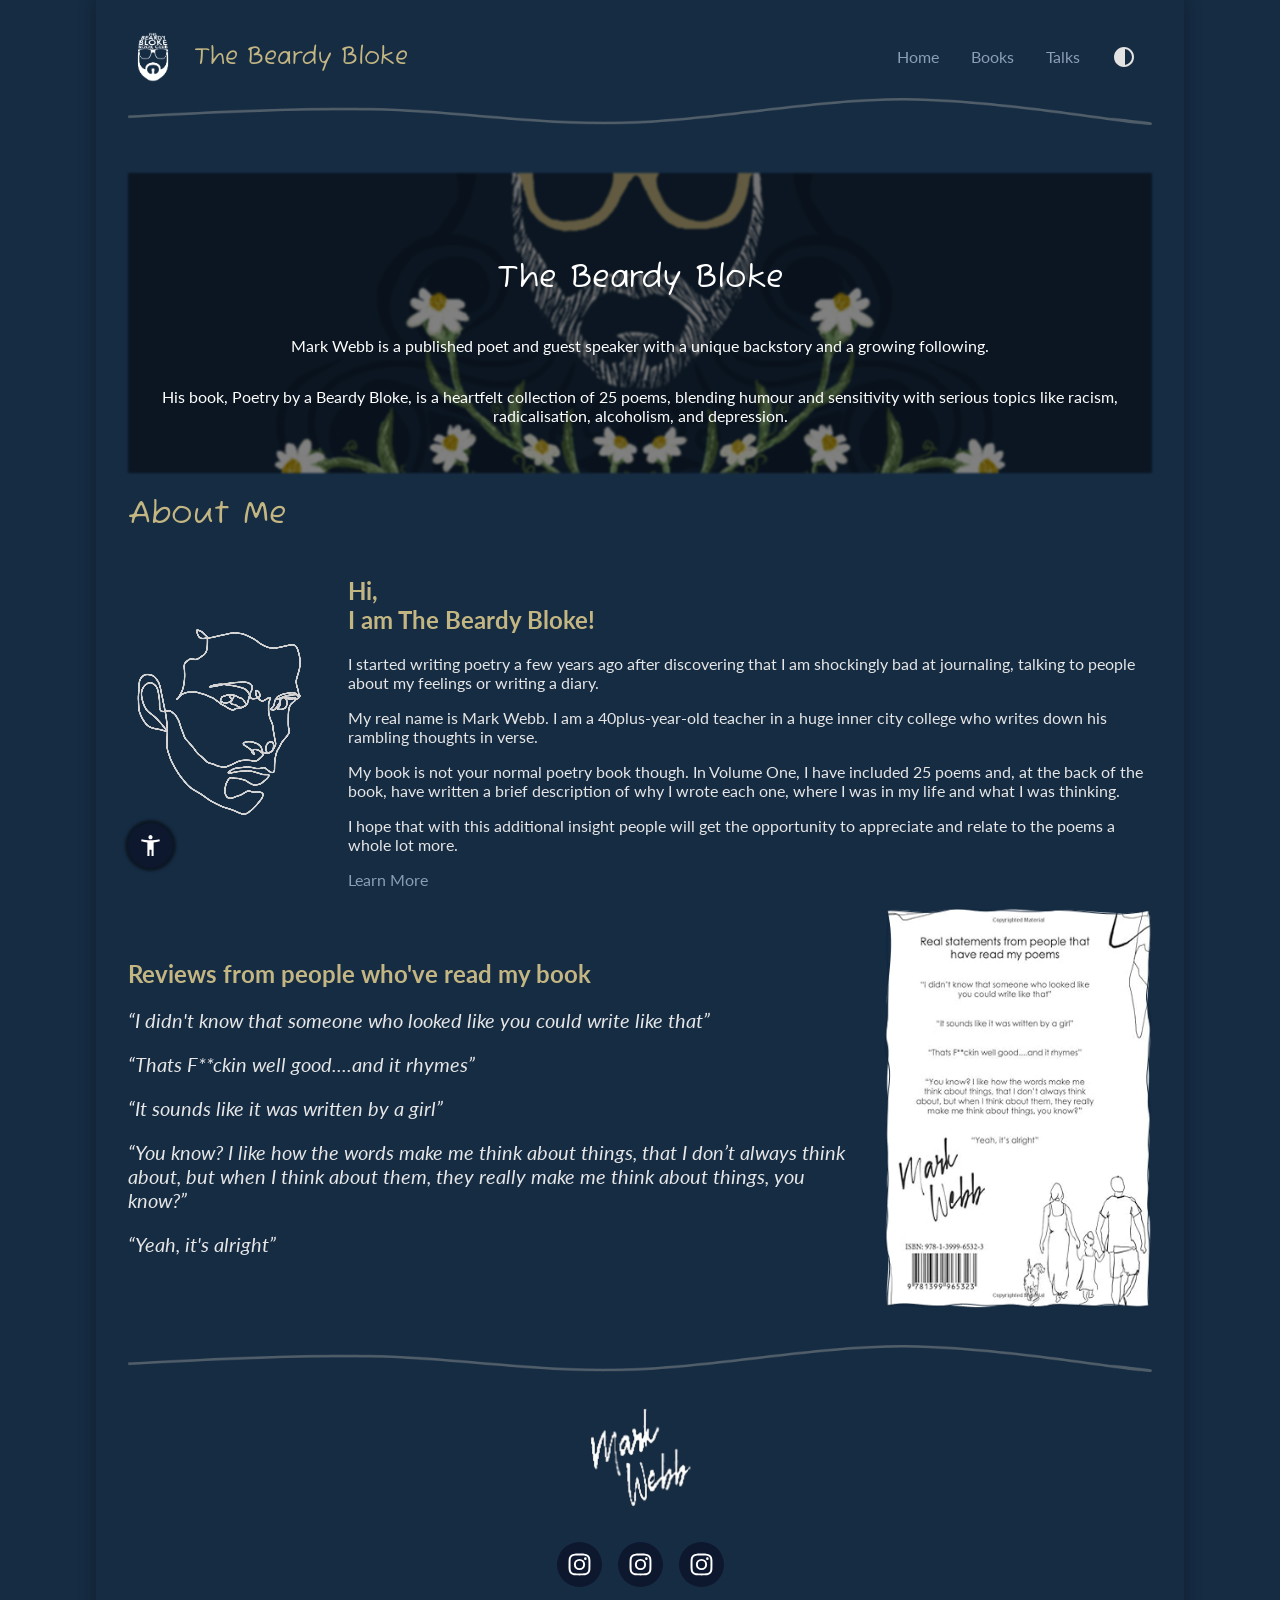
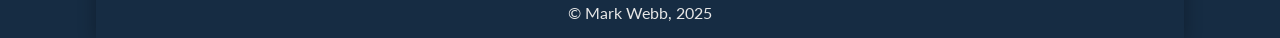
==== index.html @ 08a46a82 "add method to include files" ====
<!DOCTYPE html>
<html lang="en">
<head>
    <title>The Beardy Bloke</title>
    
    <script src="scripts/include.js" data-inc="head.html"></script>
    <script defer src="scripts/settings.js"></script>
    <script defer src="scripts/theme-switcher.js"></script>
    <script defer src="scripts/font-switcher.js"></script>
</head>
<body>
    <div id="loading" style="font-family: Verdana;" hide>
        <p style="opacity: 0;">loading...</p>
    </div>

    <script src="scripts/loading.js"></script>

    <a id="access-button" href="access.html">
        <img src="images/icons/access.svg"></img>
    </a>

    
    <!-- Page Content -->
    <script src="scripts/include.js" data-inc="header.html"></script>

    <img class="hr" src="images/hr.png"></img>

    <main>
        <div class="splash">
            <img src="images/content/hero.jpg"></img>
            
            <div class="text">

                <h1>The Beardy Bloke</h1>
                <p>
                    Mark Webb is a published poet and guest speaker with a unique backstory and a growing following.
                </p>
                <p>
                    His book, Poetry by a Beardy Bloke, is a heartfelt collection of 25 poems, blending humour and sensitivity with serious topics like racism, radicalisation, alcoholism, and depression.
                </p>
            </div>
        </div>

        <h1>About Me</h1>
        <div class="image-text-group">
            <img class="line-art image" src="images/content/art/him.png"></img>
            <div class="text">
                <h2>
                    Hi,<br>
                    I am The Beardy Bloke!
                </h2>

                <p>
                    I started writing poetry a few years ago after discovering that I am shockingly bad at journaling, talking to people about my feelings or writing a diary.
                </p>

                <p>
                    My real name is Mark Webb. I am a 40plus-year-old teacher in a huge inner city college who writes down his rambling thoughts in verse.
                </p>

                <p>
                    My book is not your normal poetry book though. In Volume One, I have included 25 poems and, at the back of the book, have written a brief description of why I wrote each one, where I was in my life and what I was thinking.
                </p>

                <p>
                    I hope that with this additional insight people will get the opportunity to appreciate and relate to the poems a whole lot more.
                </p>

                <a href="books.html">Learn More</a>
            </div>
        </div>

        <br>

        <div class="image-text-group">
            <div class="text">
                <h2>
                    Reviews from people who've read my book
                </h2>

                <p class="quote">
                    “I didn't know that someone who looked like you could write like that”
                </p>

                <p class="quote">“Thats F**ckin well good....and it rhymes”</p>

                <p class="quote">“It sounds like it was written by a girl”</p>
                <p class="quote">
                    “You know? I like how the words make me think about things, that I don’t always think about, but when I think about them, they really make me think about things, you know?” 
                </p>
                <p class="quote">“Yeah, it's alright”</p>

            </div>

            <img class="image" src="images/content/cover-back.png"></img>
        </div>
       
        <h1></h1>
    </main>

    <script src="scripts/include.js" data-inc="footer.html"></script>
</body>
<script>
</script>
</html>
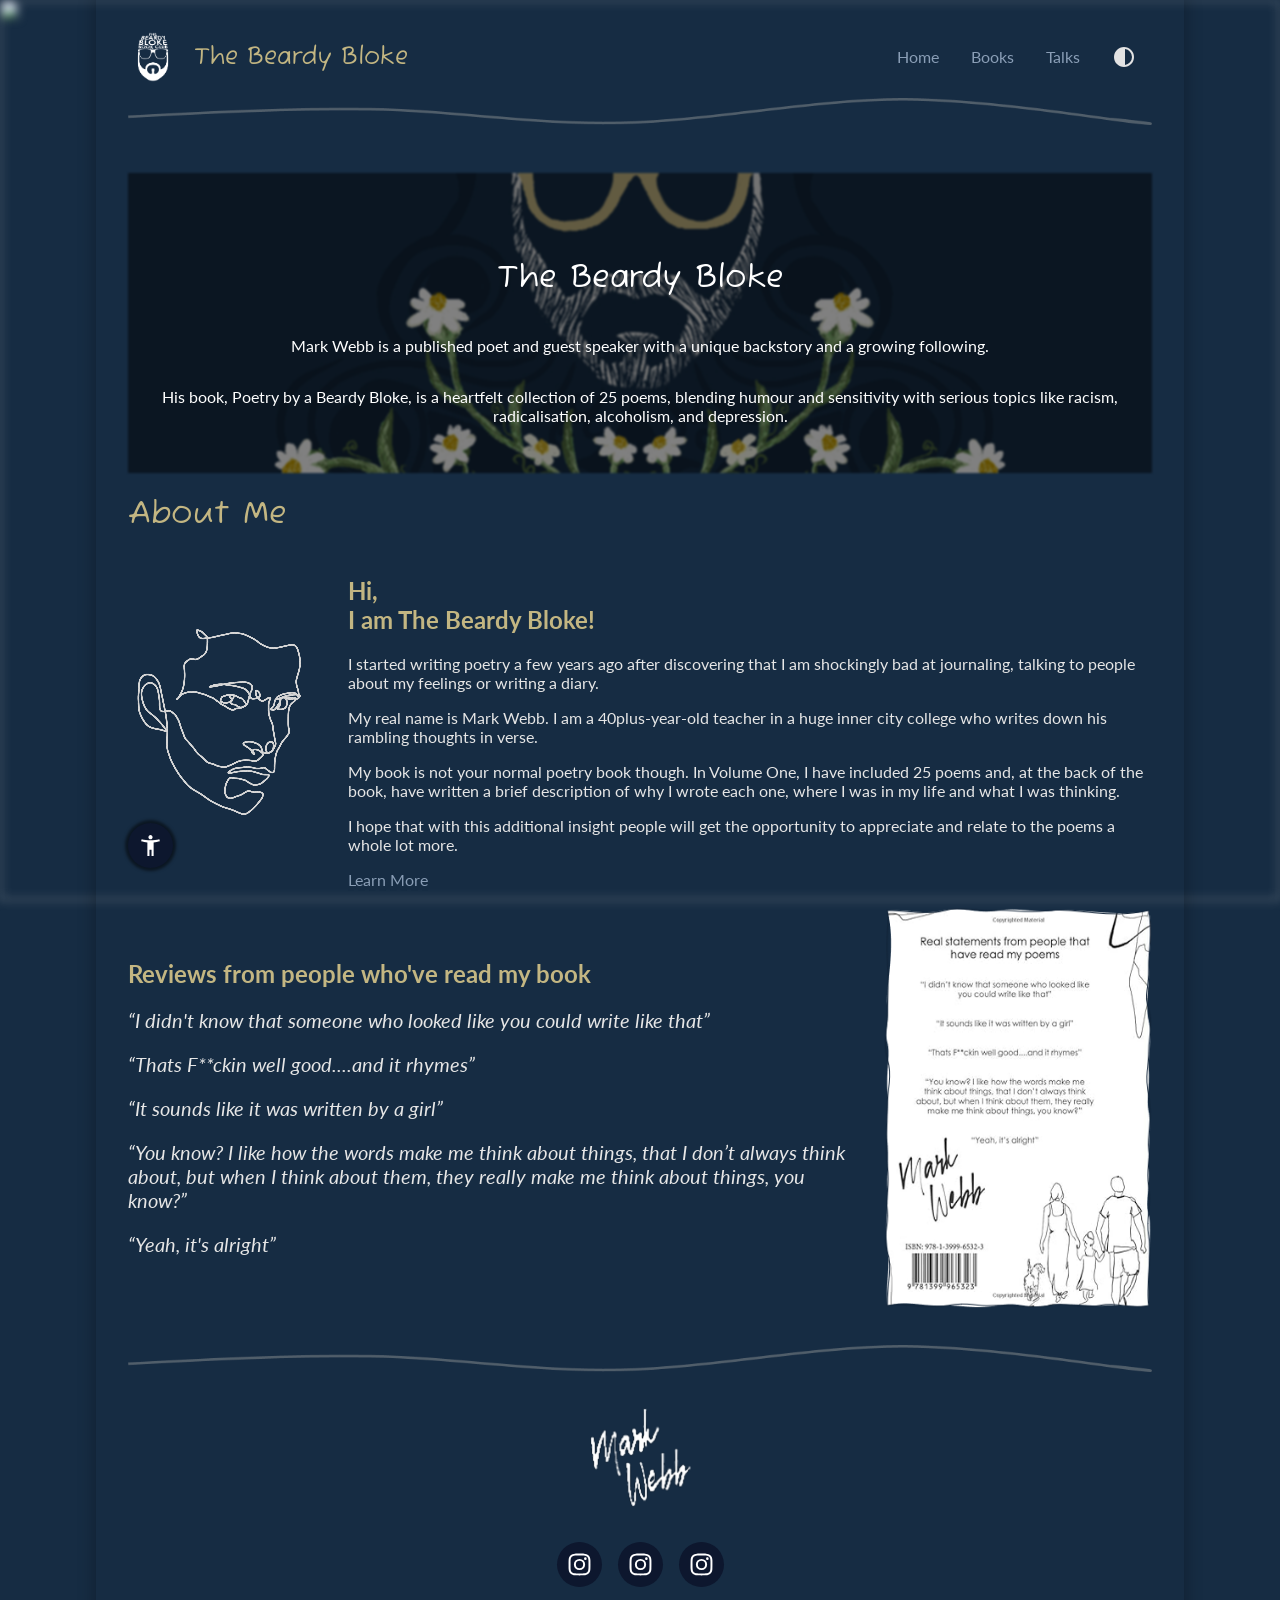
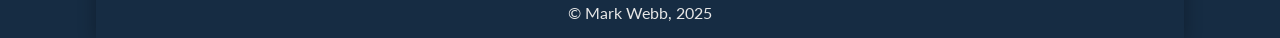
==== commit fb39f778: "a" ====
--- a/index.html
+++ b/index.html
@@ -2,7 +2,7 @@
 <html lang="en">
 <head>
     <title>The Beardy Bloke</title>
-    
+
     <script src="scripts/include.js" data-inc="head.html"></script>
     <script defer src="scripts/settings.js"></script>
     <script defer src="scripts/theme-switcher.js"></script>
@@ -15,91 +15,98 @@
 
     <script src="scripts/loading.js"></script>
 
-    <a id="access-button" href="access.html">
-        <img src="images/icons/access.svg"></img>
-    </a>
+    <div class="page-container">
+        <img class="background" src="images/content/background.png"></img>
 
+        <!-- Page Content -->
+        <div class="body" style="opacity: 0;">
+            <a id="access-button" href="access.html">
+                <img src="images/icons/access.svg"></img>
+            </a>
+
+            <!-- Header -->
+            <script src="scripts/include.js" data-inc="header.html"></script>
+
+            <img class="hr" src="images/hr.png"></img>
+        
+            <!-- Body -->
+            <main>
+                <div class="splash">
+                    <img src="images/content/hero.jpg"></img>
+                    
+                    <div class="text">
+        
+                        <h1>The Beardy Bloke</h1>
+                        <p>
+                            Mark Webb is a published poet and guest speaker with a unique backstory and a growing following.
+                        </p>
+                        <p>
+                            His book, Poetry by a Beardy Bloke, is a heartfelt collection of 25 poems, blending humour and sensitivity with serious topics like racism, radicalisation, alcoholism, and depression.
+                        </p>
+                    </div>
+                </div>
+        
+                <h1>About Me</h1>
+                <div class="image-text-group">
+                    <img class="line-art image" src="images/content/art/him.png"></img>
+                    <div class="text">
+                        <h2>
+                            Hi,<br>
+                            I am The Beardy Bloke!
+                        </h2>
+        
+                        <p>
+                            I started writing poetry a few years ago after discovering that I am shockingly bad at journaling, talking to people about my feelings or writing a diary.
+                        </p>
+        
+                        <p>
+                            My real name is Mark Webb. I am a 40plus-year-old teacher in a huge inner city college who writes down his rambling thoughts in verse.
+                        </p>
+        
+                        <p>
+                            My book is not your normal poetry book though. In Volume One, I have included 25 poems and, at the back of the book, have written a brief description of why I wrote each one, where I was in my life and what I was thinking.
+                        </p>
+        
+                        <p>
+                            I hope that with this additional insight people will get the opportunity to appreciate and relate to the poems a whole lot more.
+                        </p>
+        
+                        <a href="books.html">Learn More</a>
+                    </div>
+                </div>
+        
+                <br>
+        
+                <div class="image-text-group">
+                    <div class="text">
+                        <h2>
+                            Reviews from people who've read my book
+                        </h2>
+        
+                        <p class="quote">
+                            “I didn't know that someone who looked like you could write like that”
+                        </p>
+        
+                        <p class="quote">“Thats F**ckin well good....and it rhymes”</p>
+        
+                        <p class="quote">“It sounds like it was written by a girl”</p>
+                        <p class="quote">
+                            “You know? I like how the words make me think about things, that I don’t always think about, but when I think about them, they really make me think about things, you know?” 
+                        </p>
+                        <p class="quote">“Yeah, it's alright”</p>
+        
+                    </div>
+        
+                    <img class="image" src="images/content/cover-back.png"></img>
+                </div>
+            
+                <h1></h1>
+            </main>
+        
+            <!-- Footer -->
+            <script src="scripts/include.js" data-inc="footer.html"></script>
+        </div>
+    </div>
     
-    <!-- Page Content -->
-    <script src="scripts/include.js" data-inc="header.html"></script>
-
-    <img class="hr" src="images/hr.png"></img>
-
-    <main>
-        <div class="splash">
-            <img src="images/content/hero.jpg"></img>
-            
-            <div class="text">
-
-                <h1>The Beardy Bloke</h1>
-                <p>
-                    Mark Webb is a published poet and guest speaker with a unique backstory and a growing following.
-                </p>
-                <p>
-                    His book, Poetry by a Beardy Bloke, is a heartfelt collection of 25 poems, blending humour and sensitivity with serious topics like racism, radicalisation, alcoholism, and depression.
-                </p>
-            </div>
-        </div>
-
-        <h1>About Me</h1>
-        <div class="image-text-group">
-            <img class="line-art image" src="images/content/art/him.png"></img>
-            <div class="text">
-                <h2>
-                    Hi,<br>
-                    I am The Beardy Bloke!
-                </h2>
-
-                <p>
-                    I started writing poetry a few years ago after discovering that I am shockingly bad at journaling, talking to people about my feelings or writing a diary.
-                </p>
-
-                <p>
-                    My real name is Mark Webb. I am a 40plus-year-old teacher in a huge inner city college who writes down his rambling thoughts in verse.
-                </p>
-
-                <p>
-                    My book is not your normal poetry book though. In Volume One, I have included 25 poems and, at the back of the book, have written a brief description of why I wrote each one, where I was in my life and what I was thinking.
-                </p>
-
-                <p>
-                    I hope that with this additional insight people will get the opportunity to appreciate and relate to the poems a whole lot more.
-                </p>
-
-                <a href="books.html">Learn More</a>
-            </div>
-        </div>
-
-        <br>
-
-        <div class="image-text-group">
-            <div class="text">
-                <h2>
-                    Reviews from people who've read my book
-                </h2>
-
-                <p class="quote">
-                    “I didn't know that someone who looked like you could write like that”
-                </p>
-
-                <p class="quote">“Thats F**ckin well good....and it rhymes”</p>
-
-                <p class="quote">“It sounds like it was written by a girl”</p>
-                <p class="quote">
-                    “You know? I like how the words make me think about things, that I don’t always think about, but when I think about them, they really make me think about things, you know?” 
-                </p>
-                <p class="quote">“Yeah, it's alright”</p>
-
-            </div>
-
-            <img class="image" src="images/content/cover-back.png"></img>
-        </div>
-       
-        <h1></h1>
-    </main>
-
-    <script src="scripts/include.js" data-inc="footer.html"></script>
 </body>
-<script>
-</script>
 </html>
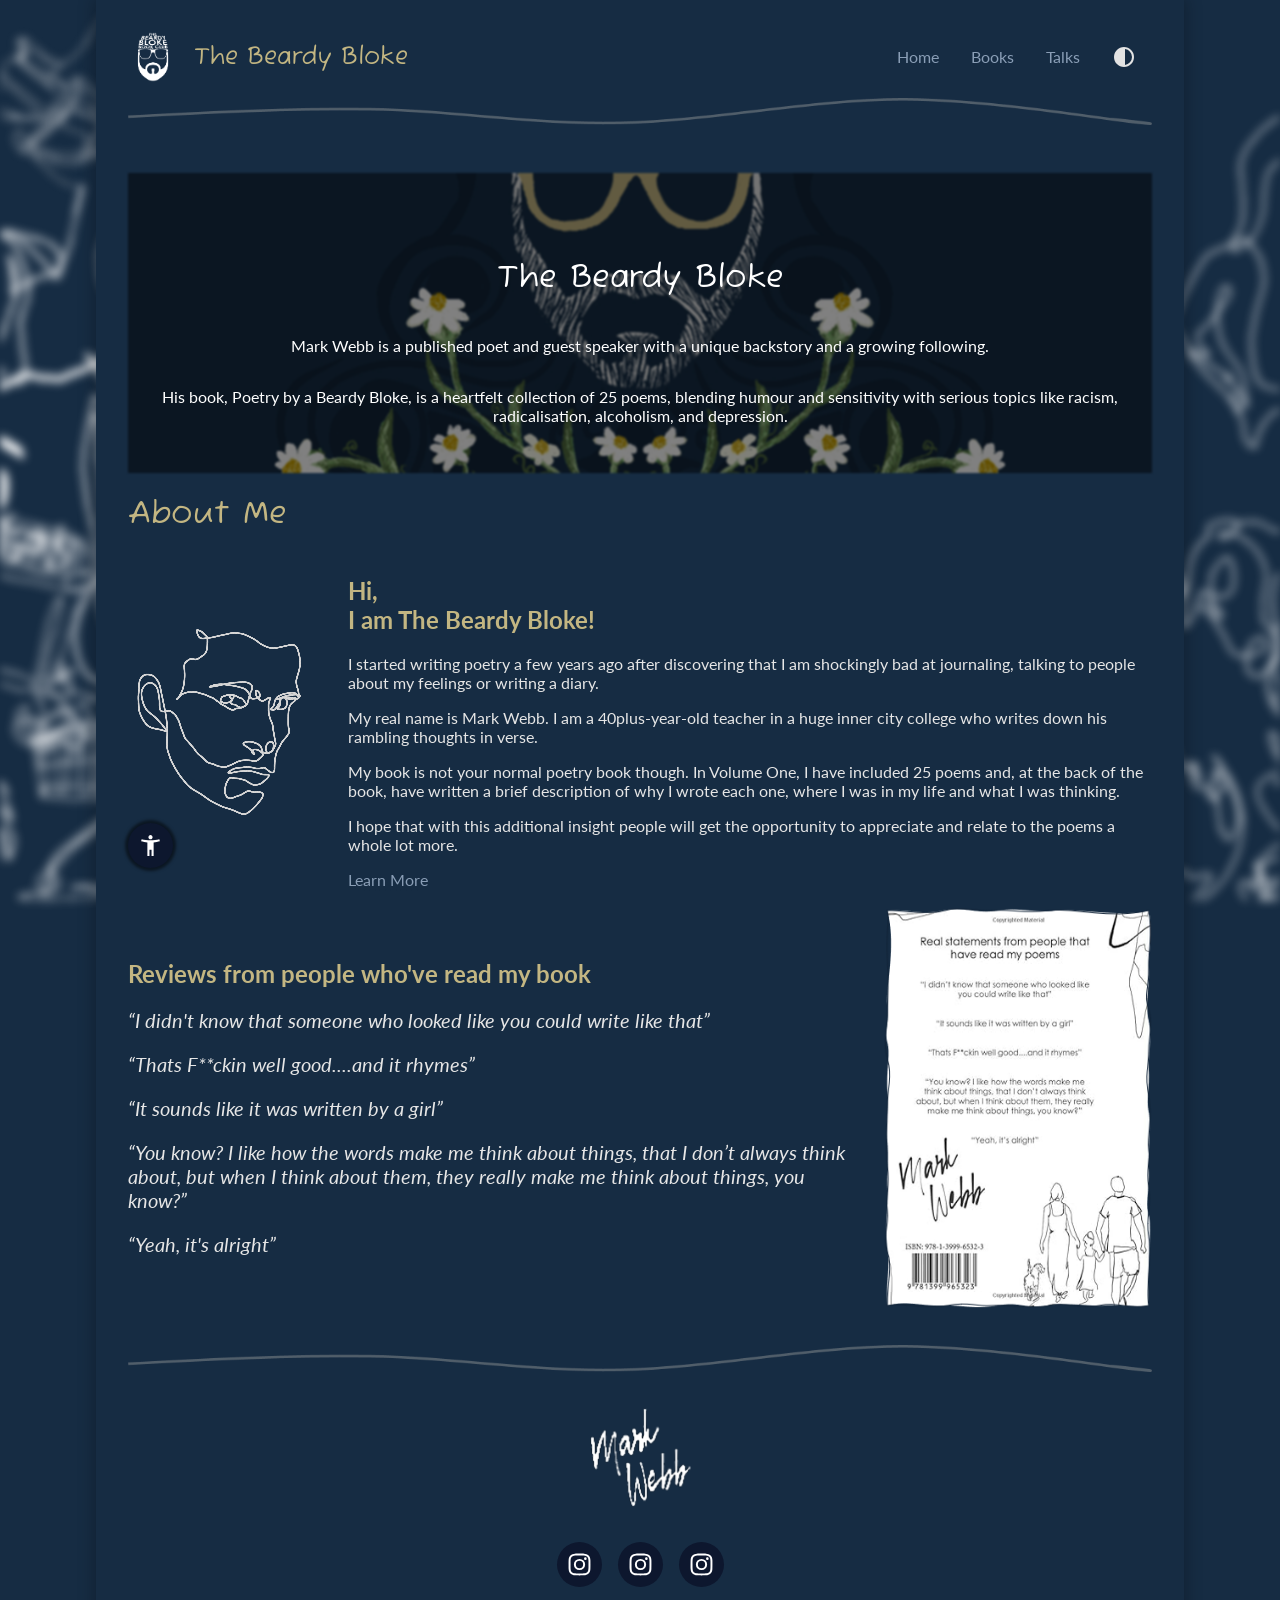
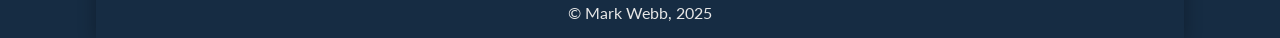
==== commit 6637f513: "added font size switch" ====
--- a/index.html
+++ b/index.html
@@ -7,6 +7,7 @@
     <script defer src="scripts/settings.js"></script>
     <script defer src="scripts/theme-switcher.js"></script>
     <script defer src="scripts/font-switcher.js"></script>
+    <script defer src="scripts/size-switcher.js"></script>
 </head>
 <body>
     <div id="loading" style="font-family: Verdana;" hide>
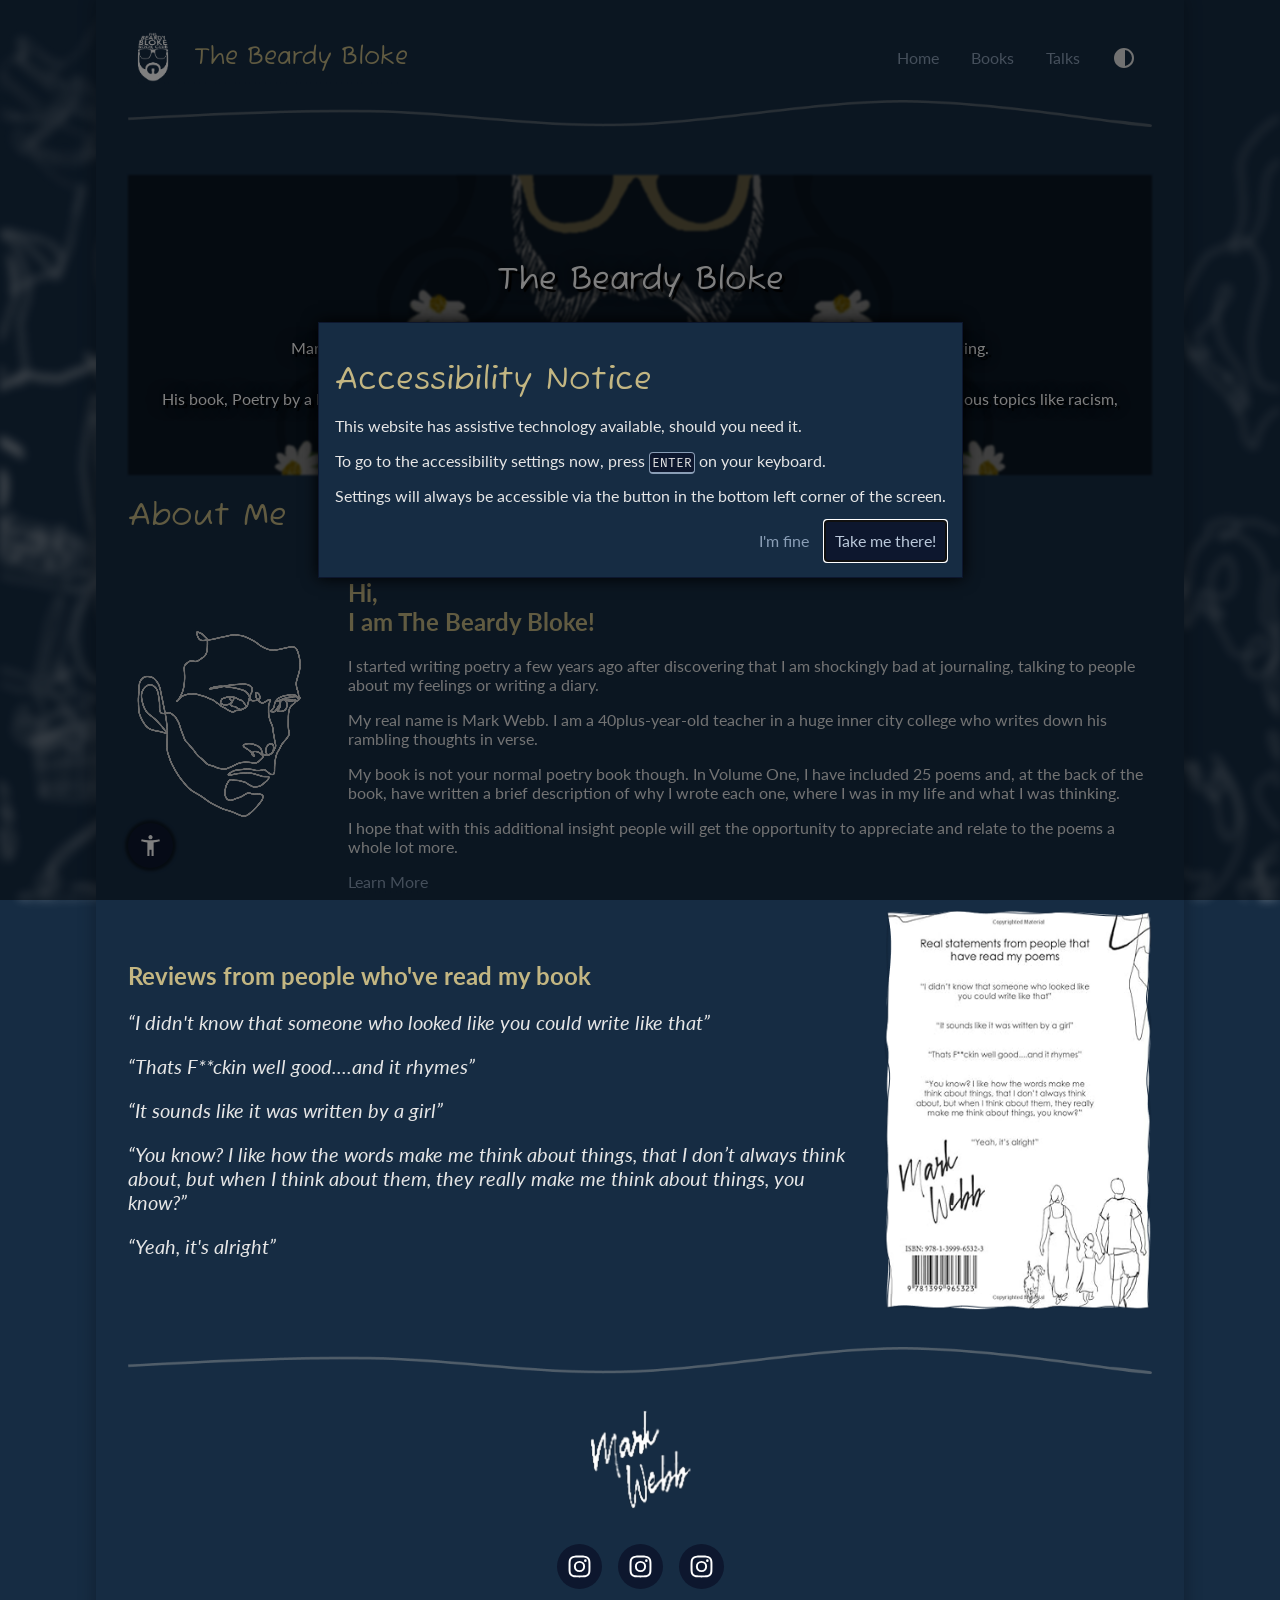
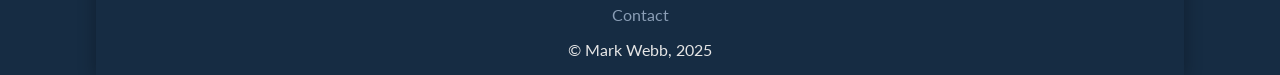
==== commit 009defb7: "Work 15/12 PM" ====
--- a/index.html
+++ b/index.html
@@ -8,6 +8,7 @@
     <script defer src="scripts/theme-switcher.js"></script>
     <script defer src="scripts/font-switcher.js"></script>
     <script defer src="scripts/size-switcher.js"></script>
+    <script defer src="scripts/access-notice.js"></script>
 </head>
 <body>
     <div id="loading" style="font-family: Verdana;" hide>
@@ -29,6 +30,20 @@
             <script src="scripts/include.js" data-inc="header.html"></script>
 
             <img class="hr" src="images/hr.png"></img>
+
+            <dialog id="access-dialog">
+                <div class="content">
+                    <h1>Accessibility Notice</h1>
+                    <p>This website has assistive technology available, should you need it.</p>
+                    <p>To go to the accessibility settings now, press <kbd>ENTER</kbd> on your keyboard.</p>
+                    <p>Settings will always be accessible via the button in the bottom left corner of the screen.</p>
+                </div>
+
+                <div class="user-input">
+                    <button autofocus class="button" id="confirm">Take me there!</button>
+                    <a id="close">I'm fine</a>
+                </div>
+            </dialog>
         
             <!-- Body -->
             <main>
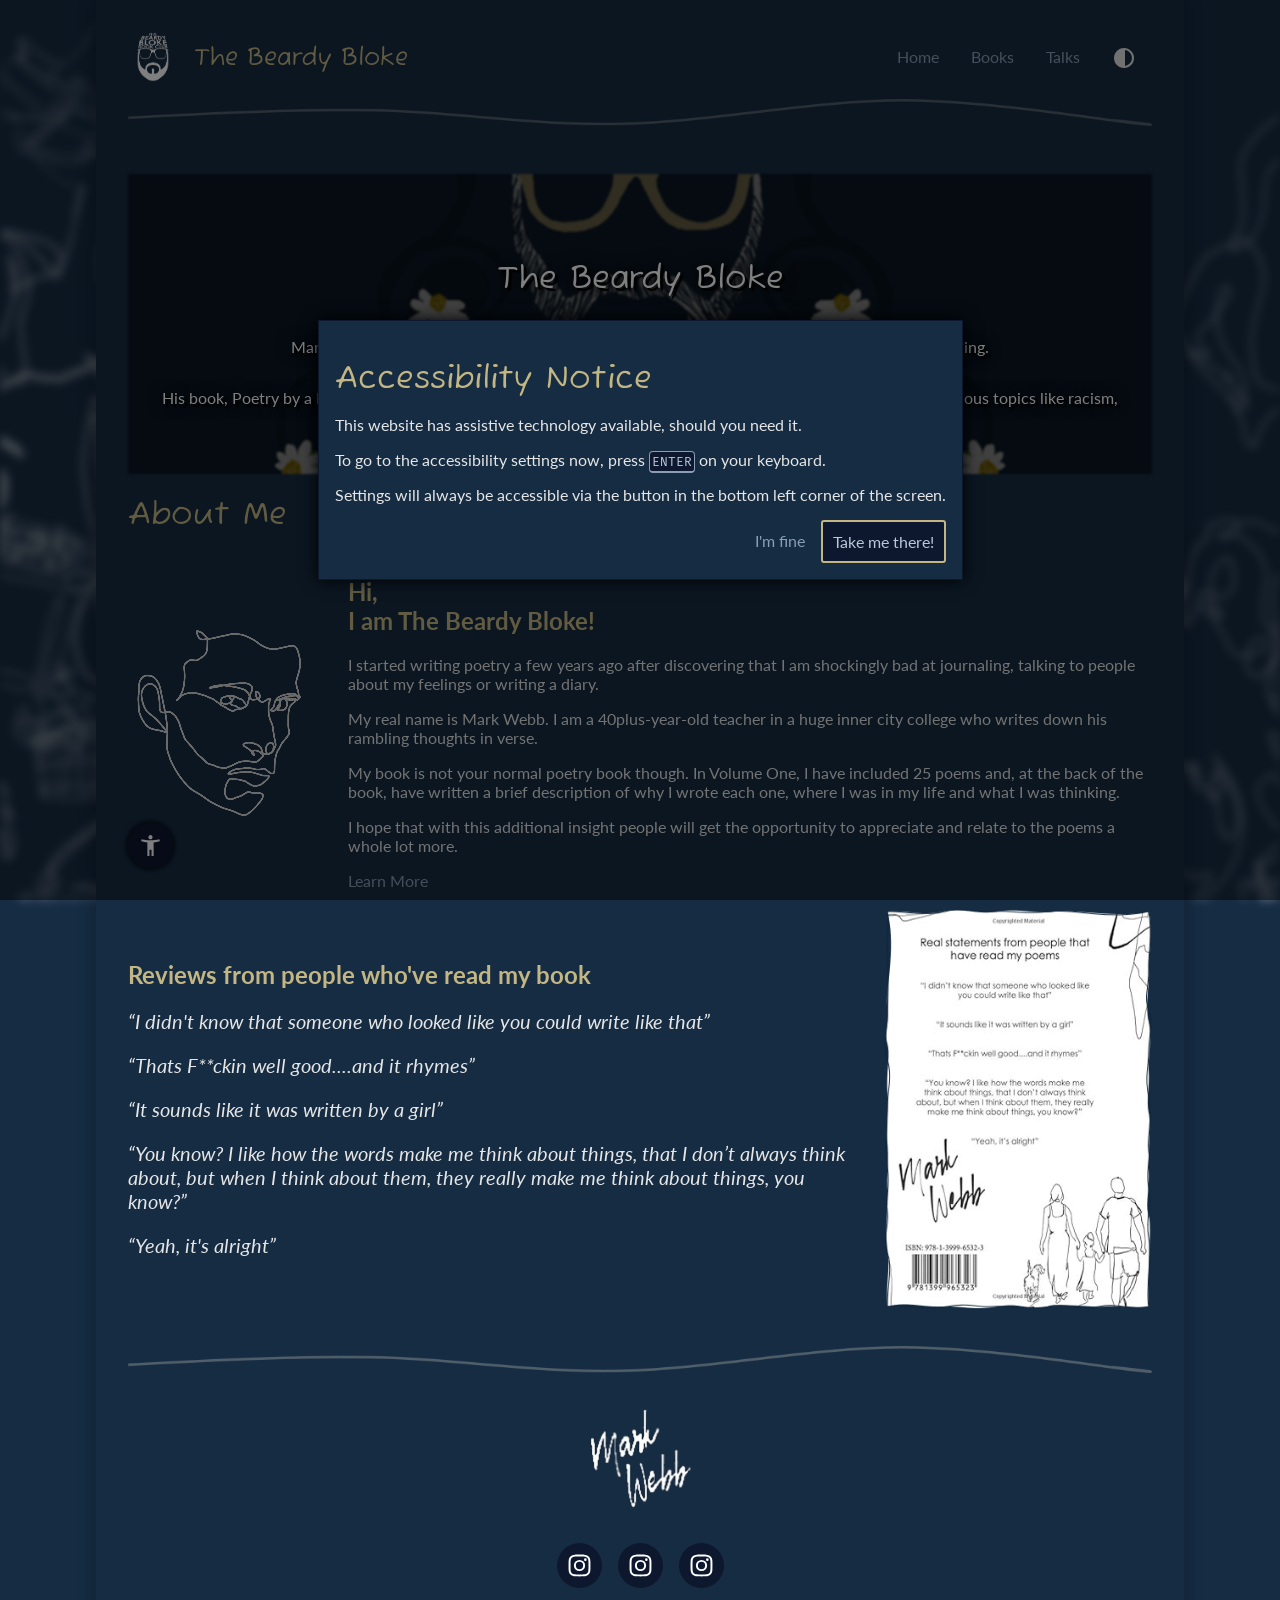
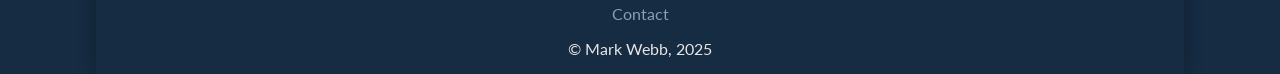
==== commit 42195fcd: "Optimise image files, clean up pages" ====
--- a/index.html
+++ b/index.html
@@ -30,20 +30,7 @@
             <script src="scripts/include.js" data-inc="header.html"></script>
 
             <img class="hr" src="images/hr.png"></img>
-
-            <dialog id="access-dialog">
-                <div class="content">
-                    <h1>Accessibility Notice</h1>
-                    <p>This website has assistive technology available, should you need it.</p>
-                    <p>To go to the accessibility settings now, press <kbd>ENTER</kbd> on your keyboard.</p>
-                    <p>Settings will always be accessible via the button in the bottom left corner of the screen.</p>
-                </div>
-
-                <div class="user-input">
-                    <button autofocus class="button" id="confirm">Take me there!</button>
-                    <a id="close">I'm fine</a>
-                </div>
-            </dialog>
+            <script src="scripts/include.js" data-inc="elements/access_dialog.html"></script>
         
             <!-- Body -->
             <main>
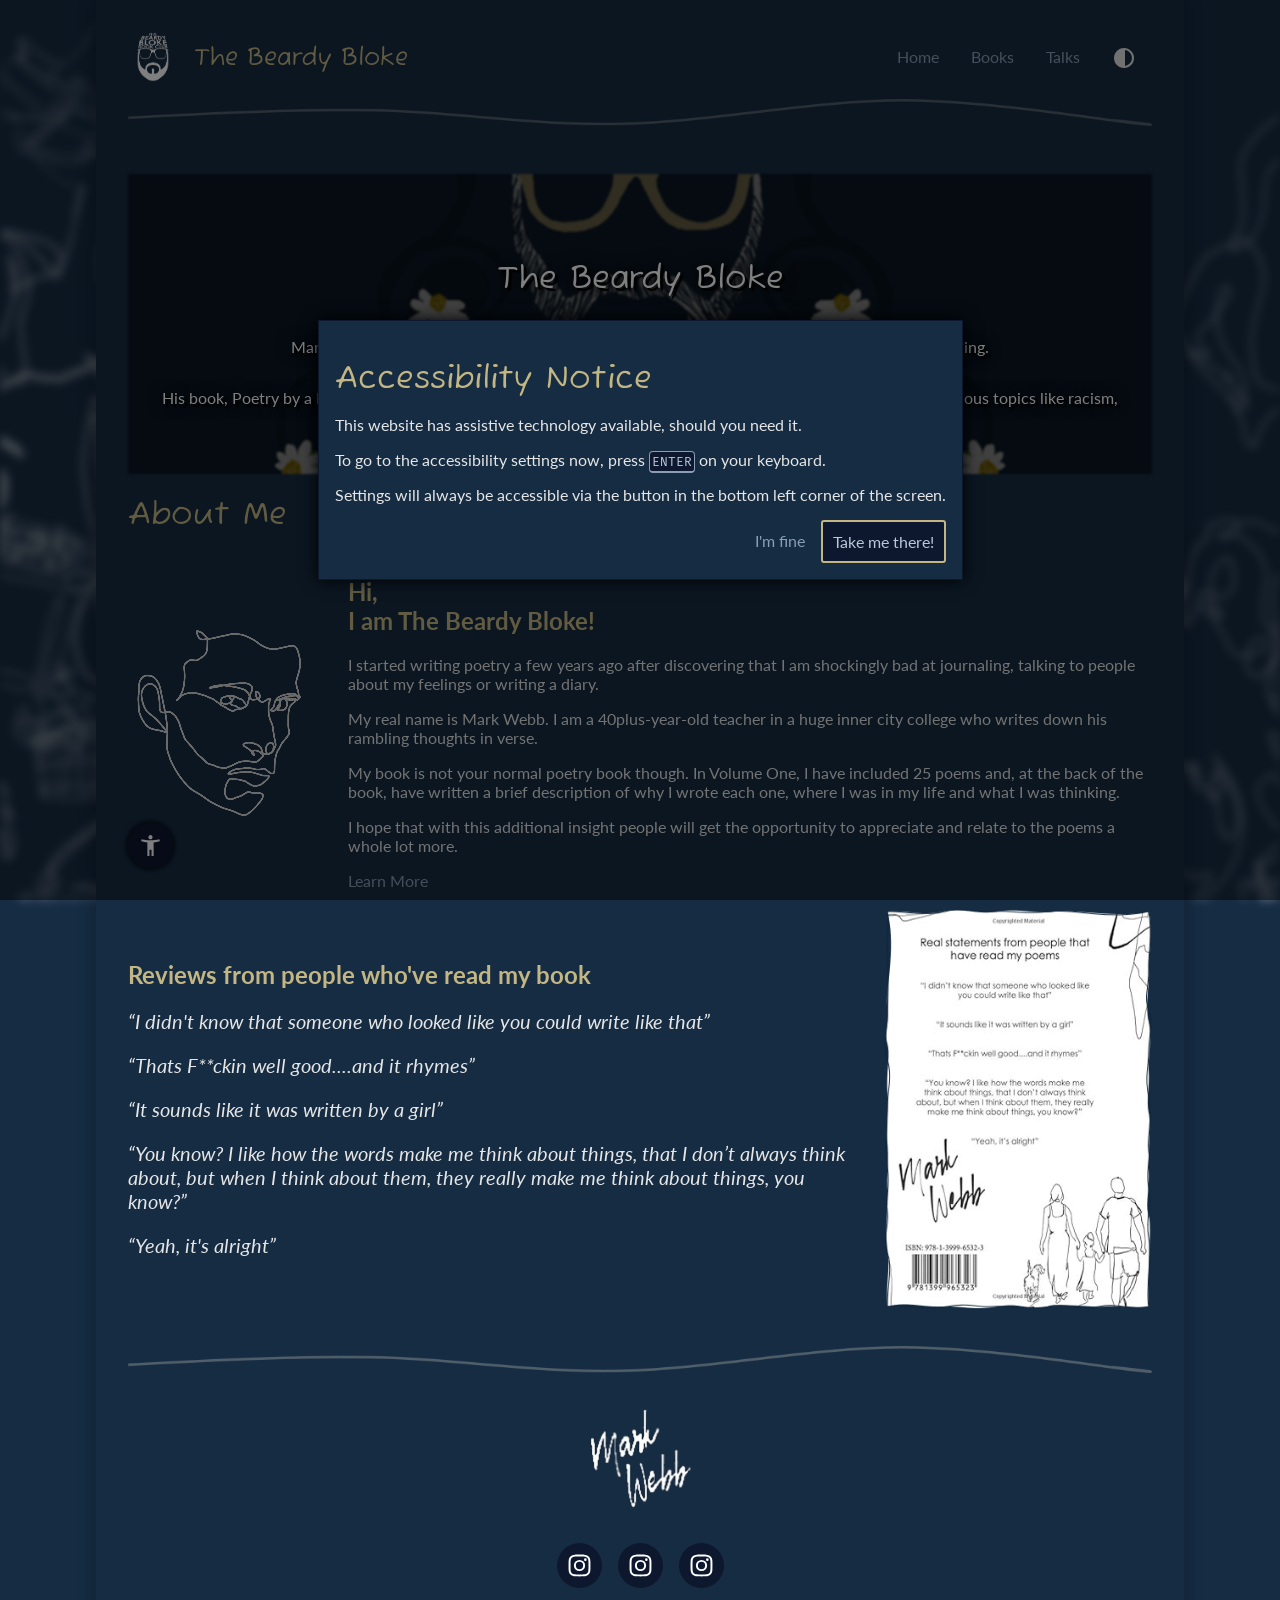
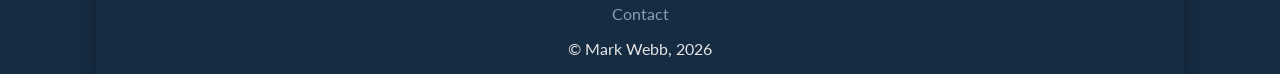
==== commit e2a531c0: "Add auto-updating year to the copyright disclaimer" ====
--- a/index.html
+++ b/index.html
@@ -9,6 +9,7 @@
     <script defer src="scripts/font-switcher.js"></script>
     <script defer src="scripts/size-switcher.js"></script>
     <script defer src="scripts/access-notice.js"></script>
+    <script defer src="scripts/init.js"></script>
 </head>
 <body>
     <div id="loading" style="font-family: Verdana;" hide>
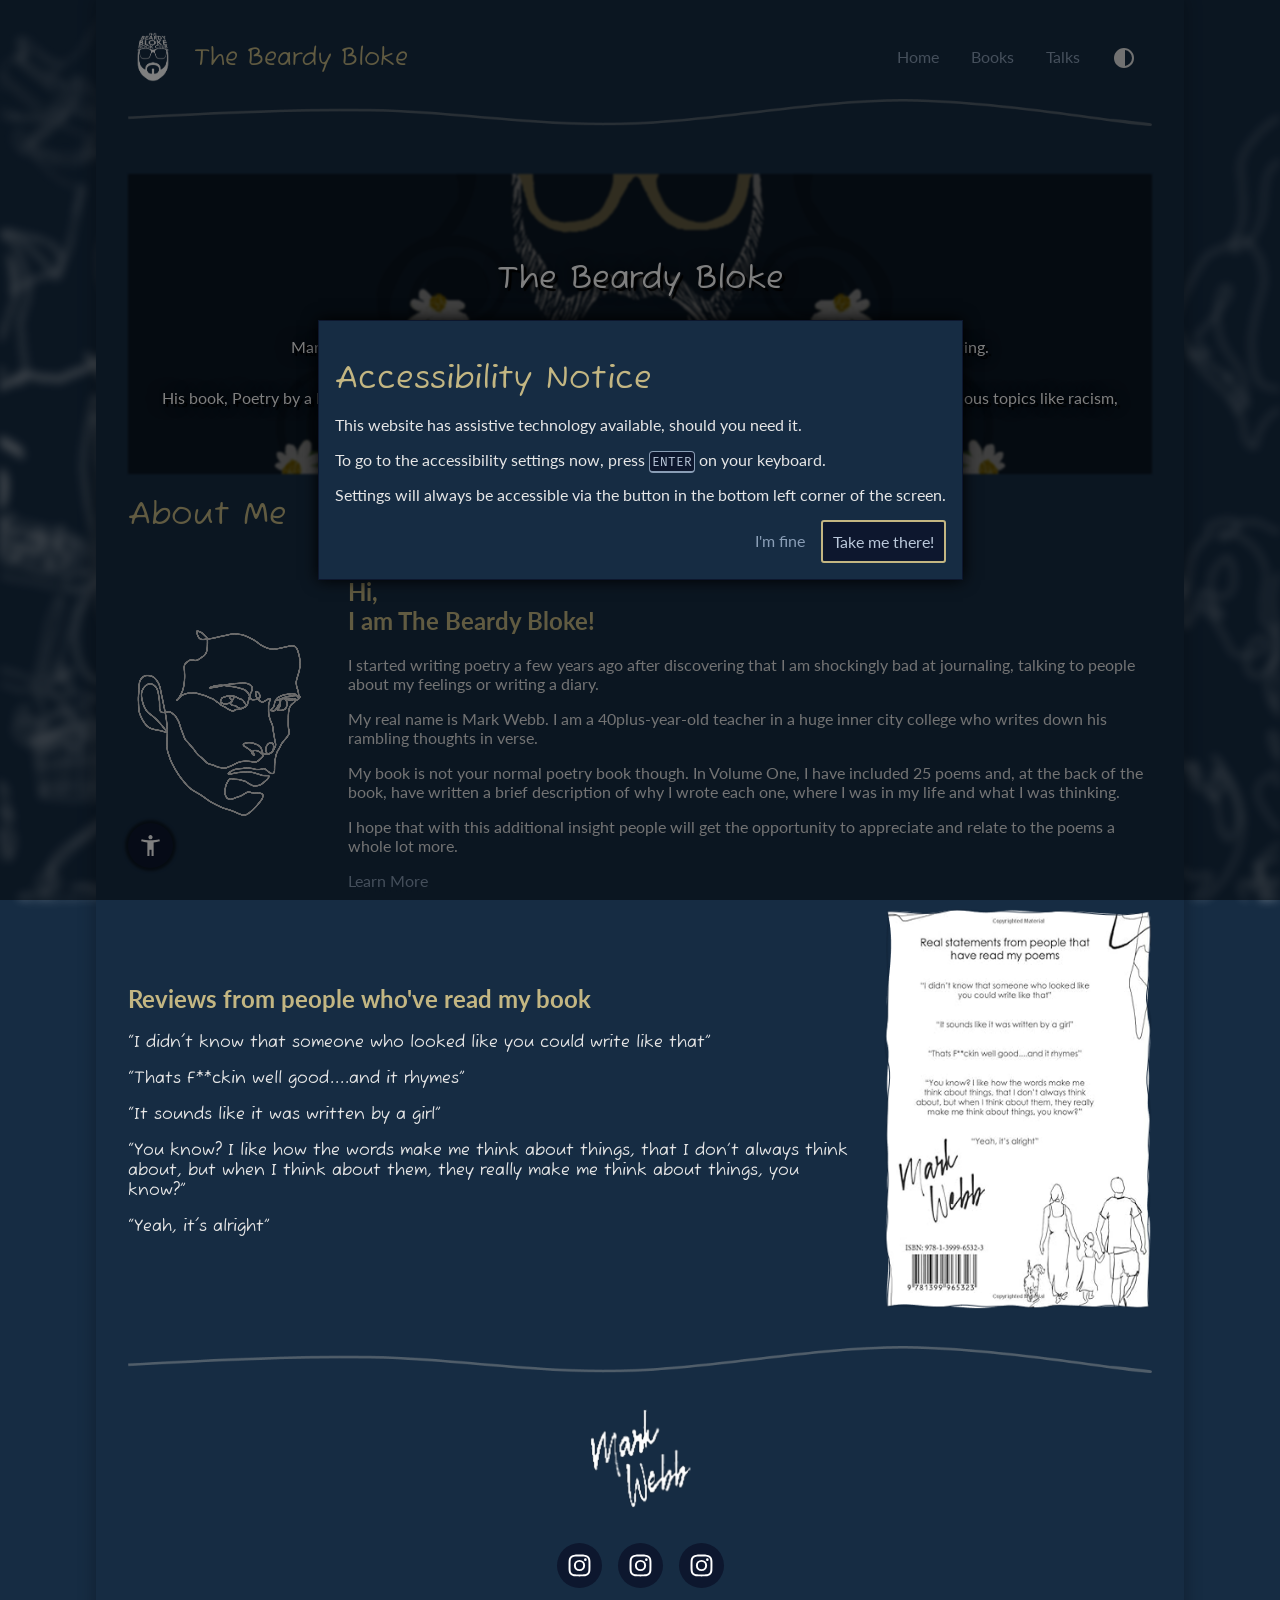
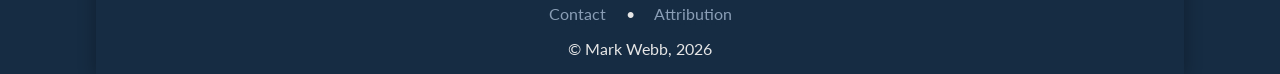
==== commit ac579fe3: "Add colour overlays, change OpenDyslexic font label" ====
--- a/index.html
+++ b/index.html
@@ -8,6 +8,7 @@
     <script defer src="scripts/theme-switcher.js"></script>
     <script defer src="scripts/font-switcher.js"></script>
     <script defer src="scripts/size-switcher.js"></script>
+    <script defer src="scripts/overlay-switcher.js"></script>
     <script defer src="scripts/access-notice.js"></script>
     <script defer src="scripts/init.js"></script>
 </head>
@@ -15,6 +16,8 @@
     <div id="loading" style="font-family: Verdana;" hide>
         <p style="opacity: 0;">loading...</p>
     </div>
+    
+    <div id="overlay"></div>
 
     <script src="scripts/loading.js"></script>
 
